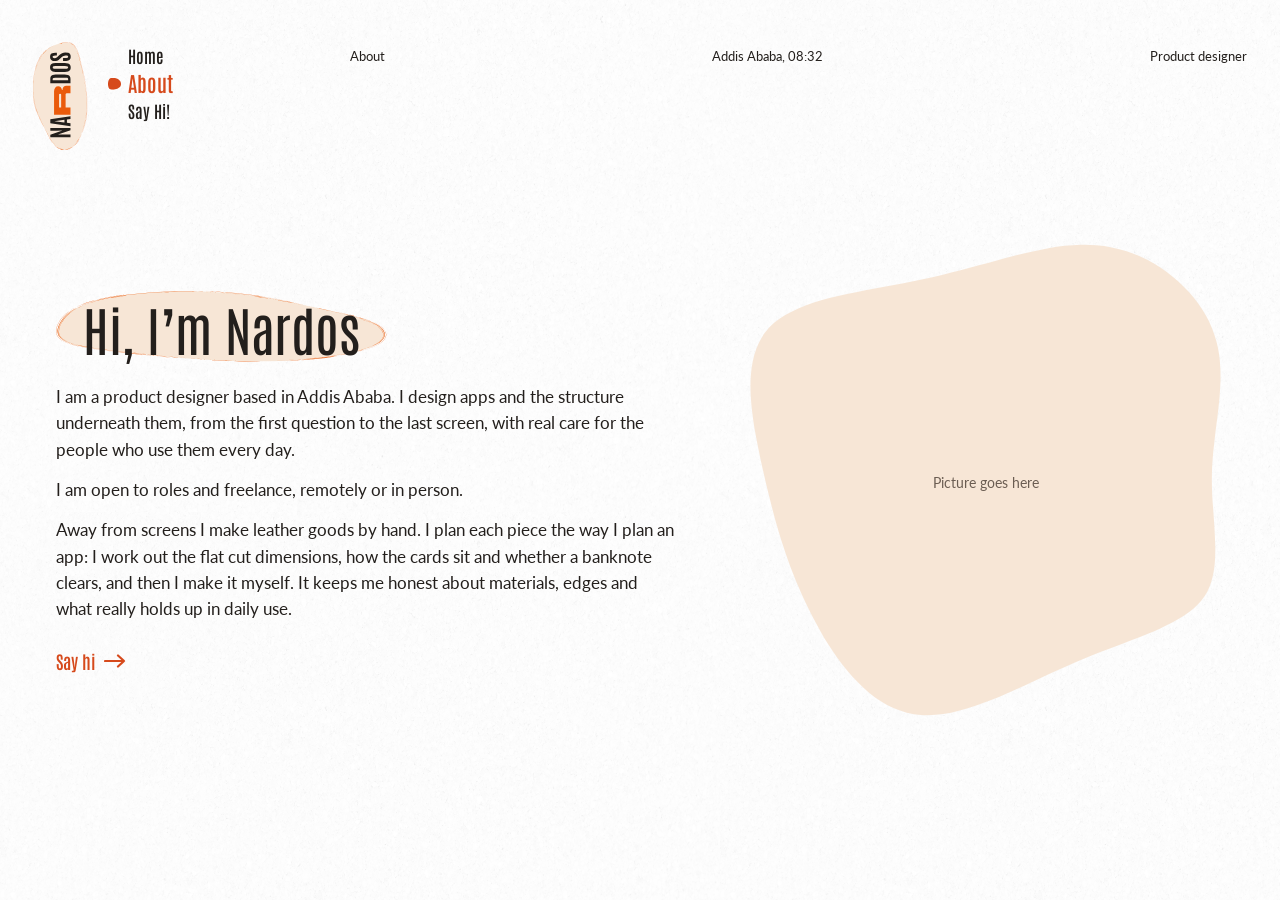
==== about.html @ dadd39fb "Phone menu: centre the words (not the dot) in the blob Co-Authored-By: Claude Sonnet 5.5 <noreply@an" ====
<!DOCTYPE html>
<html lang="en">
<head>
  <meta charset="utf-8">
  <link rel="icon" href="favicon.svg" type="image/svg+xml">
  <link rel="icon" href="favicon.ico" sizes="any">
  <link rel="apple-touch-icon" href="apple-touch-icon.png">
  <meta name="viewport" content="width=device-width, initial-scale=1">
  <title>About · Nardos</title>
  <meta name="description" content="About Nardos, a product designer in Addis Ababa who designs apps and the structure underneath them.">
  <link rel="canonical" href="https://madebynardi.com/about">
  <meta property="og:type" content="website">
  <meta property="og:site_name" content="Nardos">
  <meta property="og:title" content="About · Nardos">
  <meta property="og:description" content="About Nardos, a product designer in Addis Ababa who designs apps and the structure underneath them.">
  <meta property="og:url" content="https://madebynardi.com/about">
  <meta name="twitter:card" content="summary">
  <link rel="preconnect" href="https://fonts.googleapis.com">
  <link rel="preconnect" href="https://fonts.gstatic.com" crossorigin>
  <link rel="stylesheet" href="https://fonts.googleapis.com/css2?family=Antonio:wght@400;600&family=Lato:wght@400;700&display=swap" media="print" onload="this.media='all'">
  <noscript><link rel="stylesheet" href="https://fonts.googleapis.com/css2?family=Antonio:wght@400;600&family=Lato:wght@400;700&display=swap"></noscript>
  <link rel="stylesheet" href="chrome.css?v=18">
  <style>
    :root { --ink:#231F1C; --orange:#EA5B0C; --orange-deep:#D64A1C; --u: min(calc(100vw / 1440), calc(100dvh / 1080)); }
    * { box-sizing: border-box; }
    html, body { height: 100%; overflow: hidden; overscroll-behavior: none; }
    body { margin: 0; color: var(--ink); font-family: "Lato", system-ui, sans-serif; font-weight: 400;
           background: #fff url("assets/noise.png") repeat top left / 720px 512px; }


    /* One screen: the picture on one side, a few lines on the other. Nothing scrolls. */
    main { height: 100dvh; display: grid; place-items: center; padding: 120px 56px 56px; }
    .in { display: grid; grid-template-columns: 1.3fr 1fr; gap: 72px; align-items: center;
          width: 100%; max-width: 1240px; }

    .pill { position: relative; display: inline-grid; place-items: center; margin: 0 0 22px; padding: .6em 1.7em .5em; justify-self: start; }
    .pill img { position: absolute; inset: 0; width: 100%; height: 100%; }
    .pill h1 { position: relative; margin: 0; font-family: "Antonio", sans-serif; font-weight: 400; line-height: 1;
               color: var(--ink); white-space: nowrap; font-size: clamp(40px, calc(var(--u) * 64), 92px); }

    p { margin: 0 0 14px; font-size: max(17px, calc(var(--u) * 18)); line-height: 1.55; max-width: 62ch; }
    p:last-of-type { margin-bottom: 0; }
    .say { margin-top: 26px; font-family: "Antonio", sans-serif; font-weight: 600; font-size: max(18px, calc(var(--u) * 20));
           color: var(--orange-deep); text-decoration: none; display: inline-flex; align-items: center; gap: 8px; }
    .say:hover, .say:focus-visible { color: var(--orange); }

               font-size: max(17px, calc(var(--u) * 18)); letter-spacing: .06em; text-transform: uppercase; color: var(--orange-deep); }

    .shot { display: block; width: 100%; height: auto; max-height: 68dvh; object-fit: contain; }
    .shot--ph { aspect-ratio: 1; width: min(100%, 520px); height: auto; justify-self: center; max-height: none; display: grid; place-items: center; background: #F7E6D6; -webkit-mask: url(assets/blob-3-fill.svg) center / 100% 100% no-repeat; mask: url(assets/blob-3-fill.svg) center / 100% 100% no-repeat; color: #6b5d52; font-size: 14px; }   /* the picture sits in a blob, like the rest of the site */

    @media (max-width: 700px) {
      :root { --u: min(calc(100vw / 412), calc(100dvh / 780)); }
      main { padding: 84px 24px 26px; align-items: start; overflow-y: auto; }   /* a short phone can scroll instead of clipping */
      .in { grid-template-columns: 1fr; gap: 18px; }
      .media { order: -1; }
      .shot { max-height: 24dvh; margin: 0 auto; width: auto; }
      .shot--ph { width: min(72%, 28dvh); margin: 0 auto; }
      .pill { margin-bottom: 14px; }
      .pill h1 { font-size: clamp(32px, calc(var(--u) * 42), 56px); }
      p { font-size: 15px; max-width: none; margin-bottom: 10px; }
      .say { margin-top: 18px; font-size: 17px; }
    }
  </style>
  <script src="fade.js?v=1"></script>
</head>
<body>
  <div class="chrome">
    <a class="layer logo" href="./" style="--x:21; --y:24; --w:103; --h:182;" aria-label="Nardos, home">
      <span class="logo__blob" aria-hidden="true"><img src="assets/first-blob-flex.svg" alt=""><img class="logo__blob-m" src="assets/phone-blob-flex.svg" alt=""></span>
      <span class="logo__text" aria-hidden="true"><img class="logo__r" src="assets/logo-word.svg" alt=""></span>
    </a>
    <nav class="layer nav" style="--x:130; --y:52; --w:120;" aria-label="Main">
      <ul>
        <li><a href="./?work" class="nav__link" data-home>Home</a></li>
        <li><a href="about" class="nav__link nav__link--active" aria-current="page">About</a></li>
        <li><a href="say-hi" class="nav__link">Say Hi!</a></li>
      </ul>
    </nav>
    <div class="edge edge--top"><span>About</span><span id="local-time">Addis Ababa</span><span>Product designer</span></div>
    <button class="burger" id="burger" type="button" aria-label="Menu" aria-expanded="false" aria-controls="menu">
      <svg viewBox="0 0 32 18" width="32" height="18" fill="none" stroke="currentColor" stroke-width="2.4" stroke-linecap="round" aria-hidden="true">
        <path id="burger-a" d="M2 4.5c4-2.2 7 2.2 11 0s7 2.2 11 0 4-1.2 6-.4"/>
        <path id="burger-b" d="M3 14c4-2 6.5 2 10.500 0s7 2 11 0 3.500-1.200 5.500-.3"/>
      </svg>
    </button>
    <nav class="menu" id="menu" aria-label="Menu" aria-hidden="true">
      <div class="menu__blob" aria-hidden="true"></div>
      <ul>
        <li><a href="./?work" class="menu__link" data-home>Home</a></li>
        <li><a href="about" class="menu__link menu__link--active" aria-current="page">About</a></li>
        <li><a href="say-hi" class="menu__link">Say Hi!</a></li>
      </ul>
    </nav>
  </div>


  <main>
    <div class="in">
      <div class="text">
        <div class="pill"><img src="assets/chapter-blob.svg" alt=""><h1>Hi, I&rsquo;m Nardos</h1></div>
        <p>I am a product designer based in Addis Ababa. I design apps and the structure underneath them, from the first question to the last screen, with real care for the people who use them every day.</p>
        <p>I am open to roles and freelance, remotely or in person.</p>
        <p>Away from screens I make leather goods by hand. I plan each piece the way I plan an app: I work out the flat cut dimensions, how the cards sit and whether a banknote clears, and then I make it myself. It keeps me honest about materials, edges and what really holds up in daily use.</p>
        <a class="say" href="say-hi">Say hi
          <svg class="arr" viewBox="0 0 22 14" width="22" height="14" fill="none" stroke="currentColor" stroke-width="2.2" stroke-linecap="round" stroke-linejoin="round" aria-hidden="true"><path d="M1 7h19M14 1.5 20 7l-6 5.5"/></svg>
        </a>
      </div>
      <div class="media">
        <div class="shot shot--ph">Picture goes here</div>
      </div>
    </div>
  </main>

  <script src="chrome.js?v=1"></script>
  <script>
    const timeEl = document.getElementById("local-time");
    const tick = () => { timeEl.textContent = "Addis Ababa, " + new Intl.DateTimeFormat("en-GB", { hour: "2-digit", minute: "2-digit", hour12: false, timeZone: "Africa/Addis_Ababa" }).format(new Date()); };
    tick(); setInterval(tick, 30000);
  </script>
</body>
</html>
---- chrome.css ----
/* Shared top-of-page chrome: logo, navigation, phone menu. Copied from styles.css so About and Say hi look the same as the work screen. */
:root { --font-display: "Antonio", "Anton", sans-serif; --font-body: "Lato", system-ui, sans-serif; --ox: 0px; --paper: #FFFFFF; }
img { max-width: none; }
ul { margin: 0; padding: 0; list-style: none; }
.chrome { position: fixed; inset: 0; z-index: 50; pointer-events: none; }
.chrome .logo, .chrome .nav a, .chrome .burger { pointer-events: auto; }
.layer {
  position: absolute;
  left: calc(var(--u) * var(--x));
  top: calc(var(--u) * var(--y));
  width: calc(var(--u) * var(--w));
  height: calc(var(--u) * var(--h, 0));
}
.layer:not([style*="--h"]) { height: auto; }
.logo {
  z-index: 5;
  display: flex;
  align-items: center;
  justify-content: center;
  color: var(--ink);
  text-decoration: none;
}
.logo__blob {
  position: absolute;
  inset: 0;
  background: #F7E6D6;                                   /* apricot cream, until the real shape is dropped in */
  border-radius: 48% 52% 50% 50% / 30% 32% 68% 70%;
}
.logo__blob:has(img) { background: none; border-radius: 0; display: grid; place-items: center; }
/* The logo blob is the big entry blob, turned a quarter and squeezed, so the two always match. */
.logo__blob img { width: calc(var(--u) * 130); height: calc(var(--u) * 66); position: absolute; left: 50%; top: 50%; transform: translate(-50%, -50%) rotate(-90deg); object-fit: fill; }
.logo__text {
  position: relative;
  font-family: var(--font-display);
  font-weight: 400;
  font-size: calc(var(--u) * 40);
  line-height: 1;
  display: grid;
  place-items: center;
}
/* The name, with its R in BBH Sans Bartle, turned the same quarter as the blob. */
.logo__r { display: block; width: calc(var(--u) * 104); height: calc(var(--u) * 25); transform: rotate(-90deg); }

.nav { z-index: 5; }
.nav ul { display: flex; flex-direction: column; gap: calc(var(--u) * 2); }

/* Every link is the same height, so the rows are evenly spaced whichever one is active.
   Every word starts at the same left edge; the orange dot has a column of its own, to the left of the words. */
.nav__link {
  position: relative;
  display: flex;
  align-items: center;
  height: calc(var(--u) * 31);
  padding-left: calc(var(--u) * 24);
  font-family: var(--font-display);
  font-weight: 600;
  font-size: calc(var(--u) * 20);
  line-height: 1;
  color: var(--ink);
  text-decoration: none;
  white-space: nowrap;
  transition: color 0.2s ease;
}
.nav__link:hover,
.nav__link:focus-visible { color: var(--orange-deep); }

.nav__link--active {
  font-size: calc(var(--u) * 25);
  color: var(--orange-deep);
}
.nav__link--active::before {
  content: "";
  position: absolute;
  left: 0;
  top: 50%;
  width: calc(var(--u) * 15);
  height: calc(var(--u) * 15);
  transform: translateY(-50%);
  background: url(assets/nav-dot.svg) center / 100% 100% no-repeat;
}


/* Small labels along the top edge */
.edge { position: absolute; z-index: 25; pointer-events: none; display: flex; justify-content: space-between; font-family: var(--font-body); font-weight: 400; font-size: calc(var(--u) * 16); color: var(--ink); white-space: nowrap; }
.edge--top { top: calc(var(--u) * 58); left: calc(var(--u) * 420); right: calc(var(--u) * 40); }
.burger, .menu, .logo__blob-m { display: none; }
@keyframes pulse { 0%, 100% { transform: scale(1); } 50% { transform: scale(1.035); } }
@media (max-width: 700px) {
  :root { --u: min(calc(100vw / 412), calc(100dvh / 780)); --ox: calc((100vw - var(--u) * 412) / 2); }
  .nav, .edge--top { display: none !important; }
  .chrome > .layer { left: calc(var(--ox) + var(--u) * var(--x)); top: calc(var(--u) * var(--y)); }
  /* logo: wide apricot pill, name across it, hugging the left margin */
  .logo { --x: 24 !important; --y: 16 !important; --w: 140 !important; --h: 54 !important; }
  .logo { justify-content: center; }
  .logo__blob { justify-content: start; right: auto; left: calc(var(--u) * -16); width: calc(var(--u) * 128); }   /* the word, not the blob, lines up with the texts below */
  .logo__blob img:not(.logo__blob-m) { display: none; }
  .logo__blob img.logo__blob-m { display: block; width: calc(var(--u) * 128); height: calc(var(--u) * 54); position: static; transform: none; object-fit: fill; }
  .logo__text { font-size: calc(var(--u) * 28); transform: translateX(calc(var(--u) * -5.5)); }   /* the name sits in the middle of the blob */
  .logo__r { width: calc(var(--u) * 88); height: calc(var(--u) * 21); transform: translateX(calc(var(--u) * -16)); }

  /* menu button and menu */
  .burger {
    display: block; position: absolute; z-index: 40;
    right: calc(var(--ox) + var(--u) * 18); top: calc(var(--u) * 18);
    padding: calc(var(--u) * 10) calc(var(--u) * 6);
    background: none; border: 0; color: var(--orange); cursor: pointer; -webkit-tap-highlight-color: transparent; outline: none;
  }
  .burger svg { display: block; width: calc(var(--u) * 34); height: calc(var(--u) * 19); }
  .menu {
    display: block;
    position: absolute; inset: 0; z-index: 30;
    /* No blur: the menu is a plain sheet of the site's own grainy paper, so nothing behind it shows through. */
    background:
      url("assets/noise.png") repeat top left / 720px 512px,
      url("assets/noise.png") repeat top left / 720px 512px,
      var(--paper);
    opacity: 0; pointer-events: none; transition: opacity .3s ease;
  }
  .menu.is-open { opacity: 1; pointer-events: auto; }
  /* The blob grows out of the menu button (top right) and settles in the middle. */
  .menu__blob {
    position: absolute;
    left: calc(50% - var(--u) * 170); top: calc(38% - var(--u) * 171);   /* centred across, and a little above the middle, whatever the screen size */
    width: calc(var(--u) * 340); height: calc(var(--u) * 342);
    transform-origin: 90% 0%; transform: scale(.15) rotate(8deg); opacity: 0;
    transition: transform .3s ease, opacity .25s ease;
  }
  .menu__blob::before {                 /* the scribbled orange outline on its own; it breathes like the entry blob */
    content: ""; position: absolute; inset: 0;
    background: url(assets/menu-blob-line.svg) center / 100% 100% no-repeat;
    animation: pulse 4.5s ease-in-out infinite; animation-play-state: paused;
  }
  .menu.is-open .menu__blob::before { animation-play-state: running; }
  .menu.is-open .menu__blob { transform: none; opacity: 1; transition: transform .6s cubic-bezier(.34, 1.4, .5, 1), opacity .25s ease; }
  /* Laid out exactly like the desktop navigation: every row the same height, every word on the same left edge,
     the orange dot in a column of its own to the left of the words. */
  .menu ul {
    position: absolute; left: calc(50% - var(--u) * 69); top: calc(38% - var(--u) * 66);
    display: flex; flex-direction: column; gap: calc(var(--u) * 3); margin: 0; padding: 0; list-style: none;
  }
  .menu__link {
    position: relative; display: flex; align-items: center; height: calc(var(--u) * 42); padding-left: calc(var(--u) * 32);
    font-family: var(--font-display); font-weight: 600; font-size: calc(var(--u) * 29); line-height: normal;
    color: var(--ink); text-decoration: none; -webkit-tap-highlight-color: transparent;
    opacity: 0; transform: translateY(calc(var(--u) * 8)); transition: opacity .2s ease, transform .2s ease;
  }
  .menu.is-open .menu__link { opacity: 1; transform: none; transition: opacity .35s ease, transform .45s cubic-bezier(.2, .8, .3, 1); }
  .menu.is-open li:nth-child(1) .menu__link { transition-delay: .18s; }
  .menu.is-open li:nth-child(2) .menu__link { transition-delay: .24s; }
  .menu.is-open li:nth-child(3) .menu__link { transition-delay: .30s; }
  .menu.is-open li:nth-child(4) .menu__link { transition-delay: .36s; }
  .menu.is-open li:nth-child(5) .menu__link { transition-delay: .42s; }
  .menu__link--active { font-size: calc(var(--u) * 36); color: var(--orange-deep); }
  /* The pages you are not on sit a little lighter; touching one brings it to full ink. */
  .menu__link:not(.menu__link--active) { color: rgba(35, 31, 28, .72); transition: color .25s ease, opacity .35s ease, transform .45s cubic-bezier(.2, .8, .3, 1); }
  .menu__link:not(.menu__link--active):active { color: var(--ink); }
  .menu__link--active::before {
    content: ""; position: absolute; left: 0; top: 50%; transform: translateY(-50%); width: calc(var(--u) * 20); height: calc(var(--u) * 20);
    background: url(assets/nav-dot.svg) center / 100% 100% no-repeat;
}
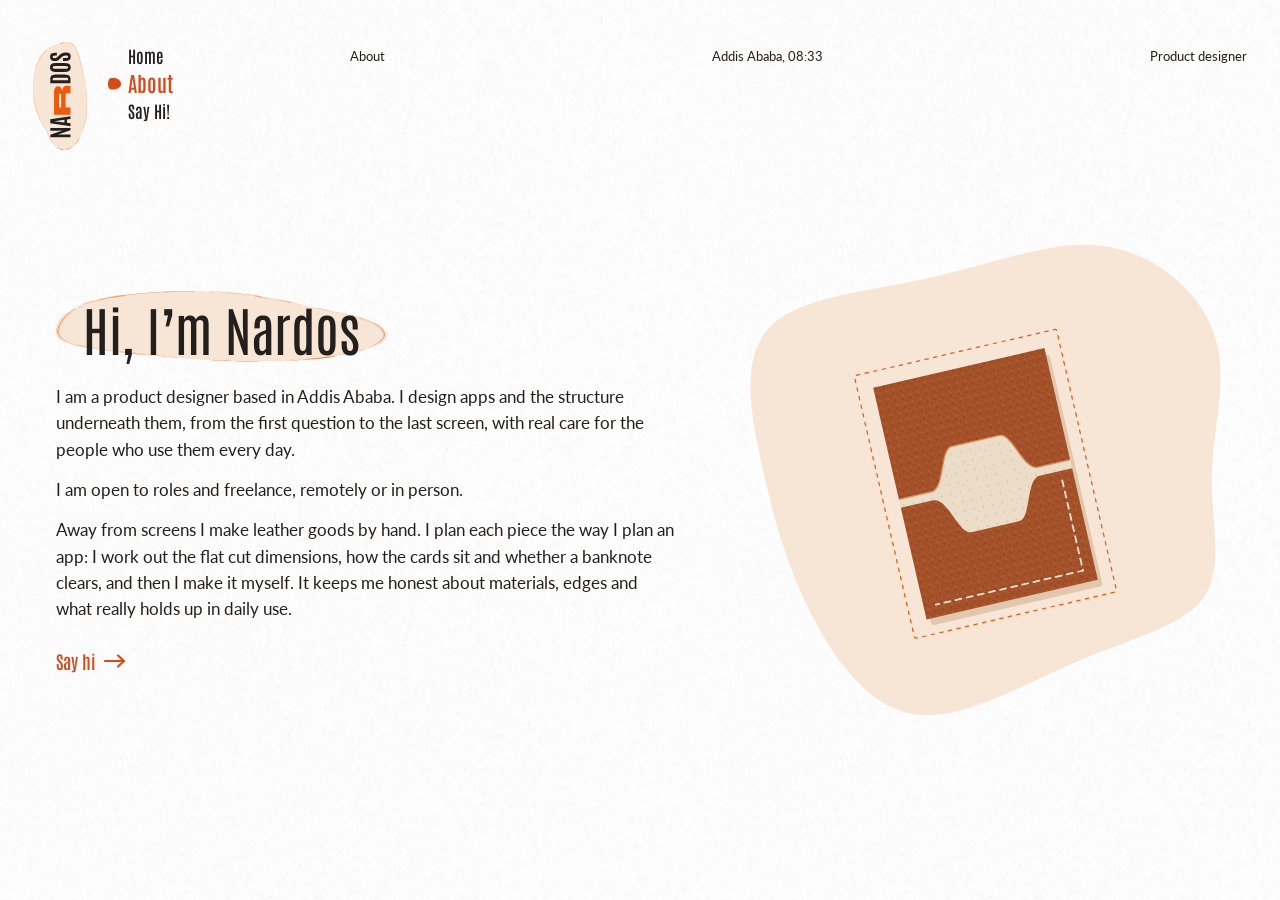
==== commit 366f821e: "About: drawn leather card holder (cut, marked, not yet sewn) in place of the placeholder Co-Authored" ====
--- a/about.html
+++ b/about.html
@@ -47,6 +47,7 @@
                font-size: max(17px, calc(var(--u) * 18)); letter-spacing: .06em; text-transform: uppercase; color: var(--orange-deep); }
 
     .shot { display: block; width: 100%; height: auto; max-height: 68dvh; object-fit: contain; }
+    .shot--ph img { width: 96%; height: auto; display: block; }
     .shot--ph { aspect-ratio: 1; width: min(100%, 520px); height: auto; justify-self: center; max-height: none; display: grid; place-items: center; background: #F7E6D6; -webkit-mask: url(assets/blob-3-fill.svg) center / 100% 100% no-repeat; mask: url(assets/blob-3-fill.svg) center / 100% 100% no-repeat; color: #6b5d52; font-size: 14px; }   /* the picture sits in a blob, like the rest of the site */
 
     @media (max-width: 700px) {
@@ -107,7 +108,7 @@
         </a>
       </div>
       <div class="media">
-        <div class="shot shot--ph">Picture goes here</div>
+        <div class="shot shot--ph"><img src="assets/about-leather.svg" alt="A leather card holder, cut and marked for stitching but not sewn yet"></div>
       </div>
     </div>
   </main>
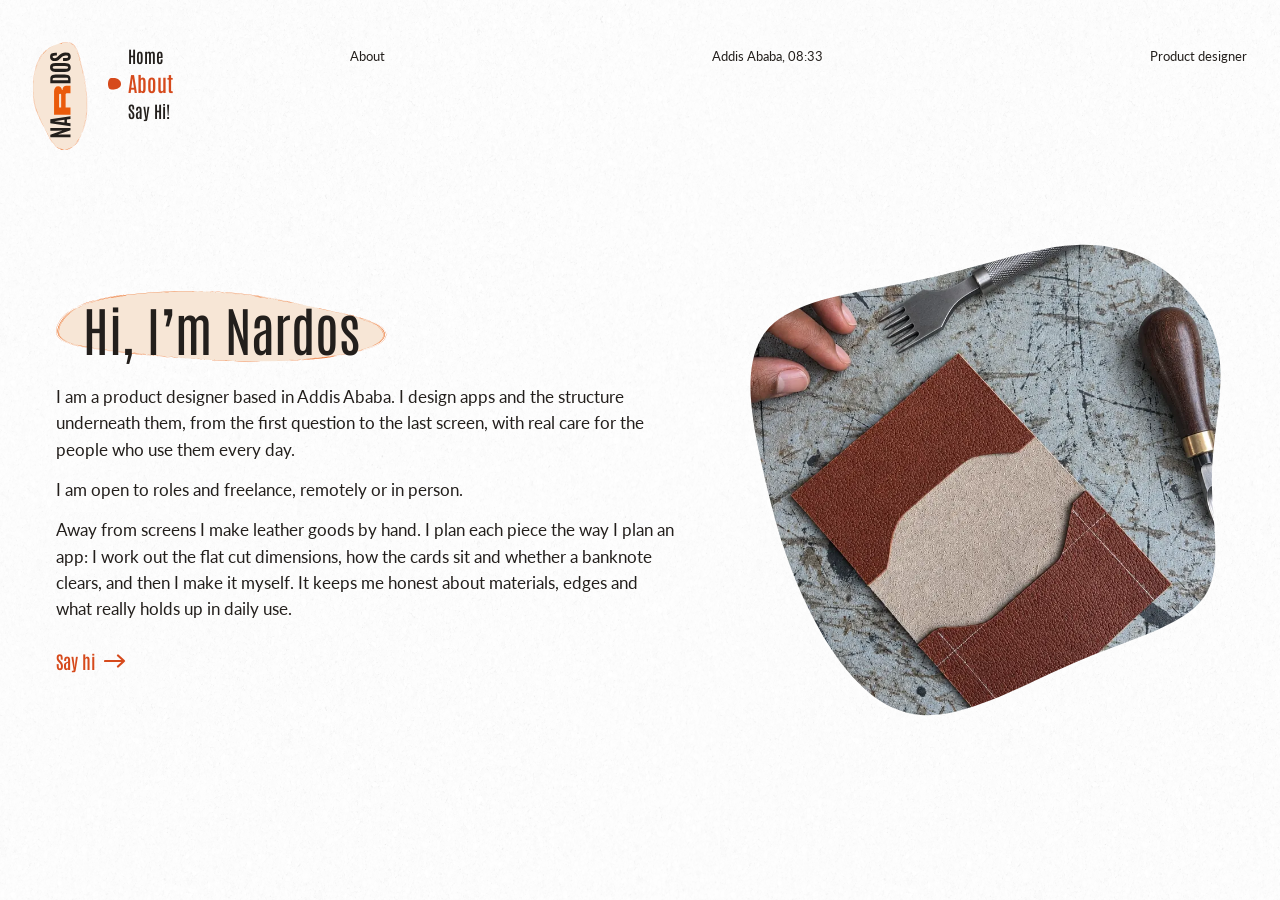
==== commit a3711352: "About: your leather card holder photo with the chisel and beveler, cropped into the blob Co-Authored" ====
--- a/about.html
+++ b/about.html
@@ -47,7 +47,7 @@
                font-size: max(17px, calc(var(--u) * 18)); letter-spacing: .06em; text-transform: uppercase; color: var(--orange-deep); }
 
     .shot { display: block; width: 100%; height: auto; max-height: 68dvh; object-fit: contain; }
-    .shot--ph img { width: 96%; height: auto; display: block; }
+    .shot--ph img { width: 100%; height: 100%; object-fit: cover; display: block; }
     .shot--ph { aspect-ratio: 1; width: min(100%, 520px); height: auto; justify-self: center; max-height: none; display: grid; place-items: center; background: #F7E6D6; -webkit-mask: url(assets/blob-3-fill.svg) center / 100% 100% no-repeat; mask: url(assets/blob-3-fill.svg) center / 100% 100% no-repeat; color: #6b5d52; font-size: 14px; }   /* the picture sits in a blob, like the rest of the site */
 
     @media (max-width: 700px) {
@@ -108,7 +108,7 @@
         </a>
       </div>
       <div class="media">
-        <div class="shot shot--ph"><img src="assets/about-leather.svg" alt="A leather card holder, cut and marked for stitching but not sewn yet"></div>
+        <div class="shot shot--ph"><img src="assets/about-leather.webp" alt="A leather card holder cut and marked for stitching, with a stitching chisel and an edge beveler beside it"></div>
       </div>
     </div>
   </main>
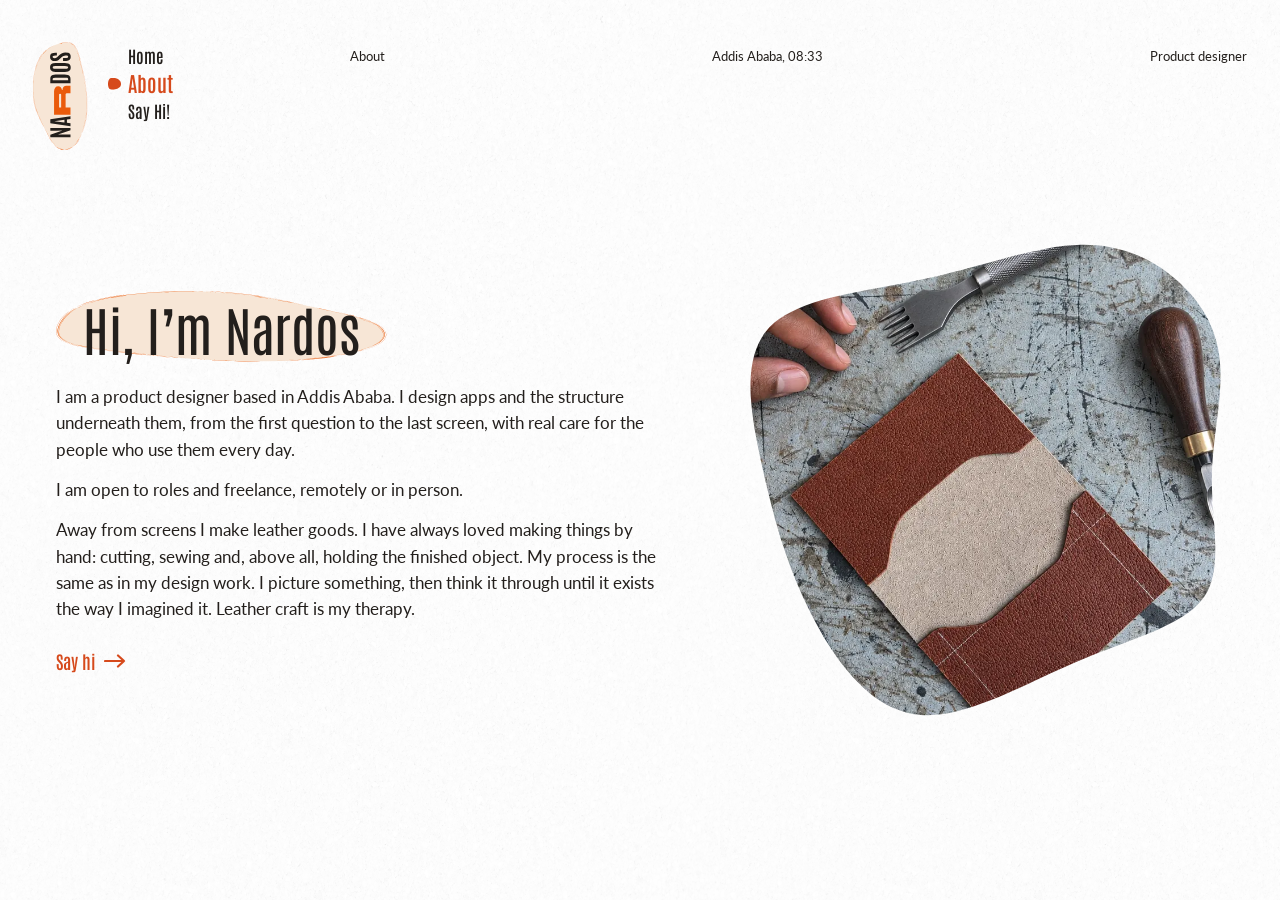
==== commit 12b2e5e2: "About: rewrite the leather paragraph in her own words Co-Authored-By: Claude Sonnet 5.5 <noreply@ant" ====
--- a/about.html
+++ b/about.html
@@ -102,7 +102,7 @@
         <div class="pill"><img src="assets/chapter-blob.svg" alt=""><h1>Hi, I&rsquo;m Nardos</h1></div>
         <p>I am a product designer based in Addis Ababa. I design apps and the structure underneath them, from the first question to the last screen, with real care for the people who use them every day.</p>
         <p>I am open to roles and freelance, remotely or in person.</p>
-        <p>Away from screens I make leather goods by hand. I plan each piece the way I plan an app: I work out the flat cut dimensions, how the cards sit and whether a banknote clears, and then I make it myself. It keeps me honest about materials, edges and what really holds up in daily use.</p>
+        <p>Away from screens I make leather goods. I have always loved making things by hand: cutting, sewing and, above all, holding the finished object. My process is the same as in my design work. I picture something, then think it through until it exists the way I imagined it. Leather craft is my therapy.</p>
         <a class="say" href="say-hi">Say hi
           <svg class="arr" viewBox="0 0 22 14" width="22" height="14" fill="none" stroke="currentColor" stroke-width="2.2" stroke-linecap="round" stroke-linejoin="round" aria-hidden="true"><path d="M1 7h19M14 1.5 20 7l-6 5.5"/></svg>
         </a>
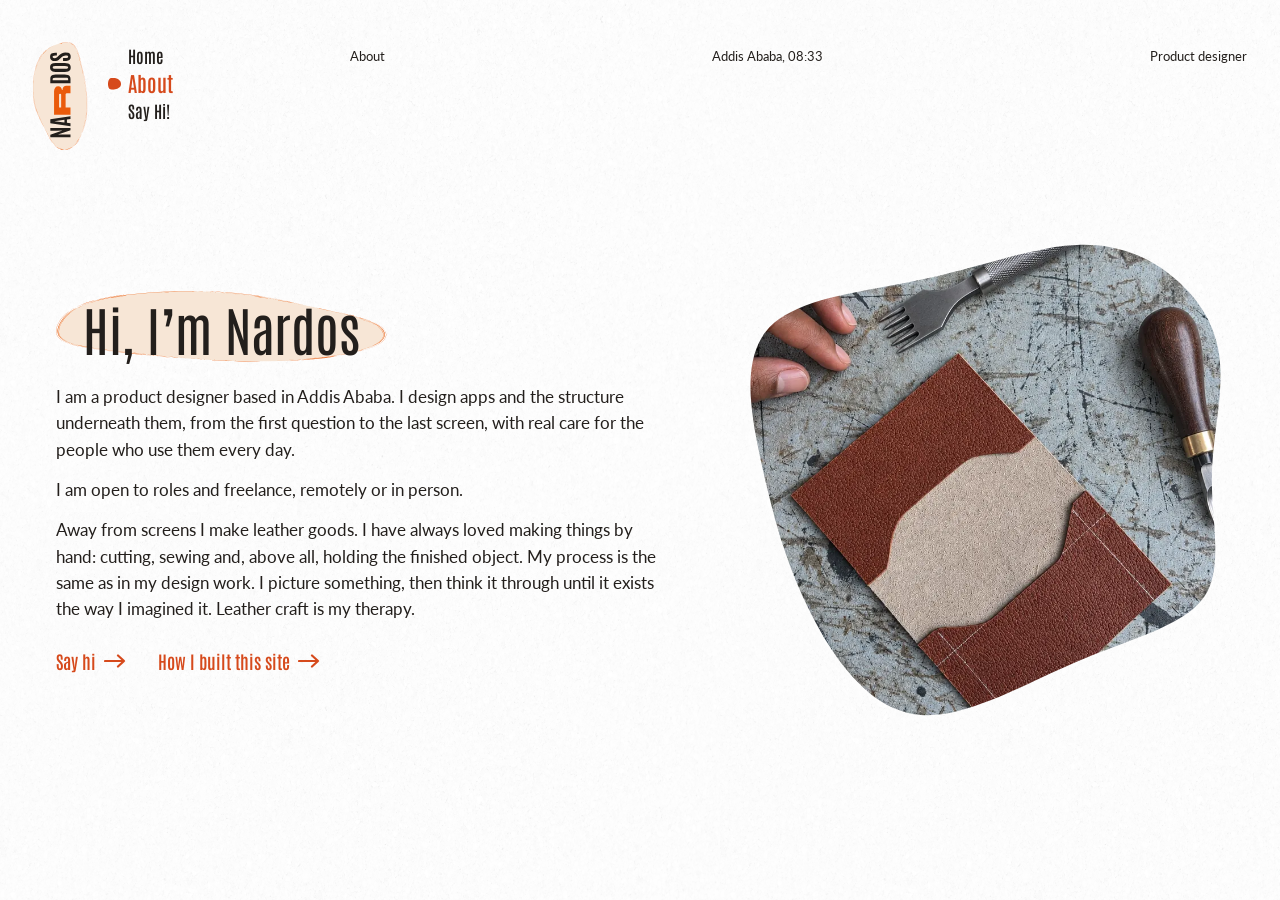
==== commit 4472c7d6: "Add a How I built this site page, linked from About Six short text chapters in the project-page form" ====
--- a/about.html
+++ b/about.html
@@ -2,6 +2,7 @@
 <html lang="en">
 <head>
   <meta charset="utf-8">
+  <meta name="robots" content="noindex, nofollow">
   <link rel="icon" href="favicon.svg" type="image/svg+xml">
   <link rel="icon" href="favicon.ico" sizes="any">
   <link rel="apple-touch-icon" href="apple-touch-icon.png">
@@ -42,6 +43,7 @@
     p:last-of-type { margin-bottom: 0; }
     .say { margin-top: 26px; font-family: "Antonio", sans-serif; font-weight: 600; font-size: max(18px, calc(var(--u) * 20));
            color: var(--orange-deep); text-decoration: none; display: inline-flex; align-items: center; gap: 8px; }
+    .say + .say { margin-left: 28px; }
     .say:hover, .say:focus-visible { color: var(--orange); }
 
                font-size: max(17px, calc(var(--u) * 18)); letter-spacing: .06em; text-transform: uppercase; color: var(--orange-deep); }
@@ -63,7 +65,7 @@
       .say { margin-top: 18px; font-size: 17px; }
     }
   </style>
-  <script src="fade.js?v=1"></script>
+  <script src="fade.js?v=2"></script>
 </head>
 <body>
   <div class="chrome">
@@ -106,6 +108,9 @@
         <a class="say" href="say-hi">Say hi
           <svg class="arr" viewBox="0 0 22 14" width="22" height="14" fill="none" stroke="currentColor" stroke-width="2.2" stroke-linecap="round" stroke-linejoin="round" aria-hidden="true"><path d="M1 7h19M14 1.5 20 7l-6 5.5"/></svg>
         </a>
+        <a class="say" href="how-i-built-this">How I built this site
+          <svg class="arr" viewBox="0 0 22 14" width="22" height="14" fill="none" stroke="currentColor" stroke-width="2.2" stroke-linecap="round" stroke-linejoin="round" aria-hidden="true"><path d="M1 7h19M14 1.5 20 7l-6 5.5"/></svg>
+        </a>
       </div>
       <div class="media">
         <div class="shot shot--ph"><img src="assets/about-leather.webp" alt="A leather card holder cut and marked for stitching, with a stitching chisel and an edge beveler beside it"></div>
